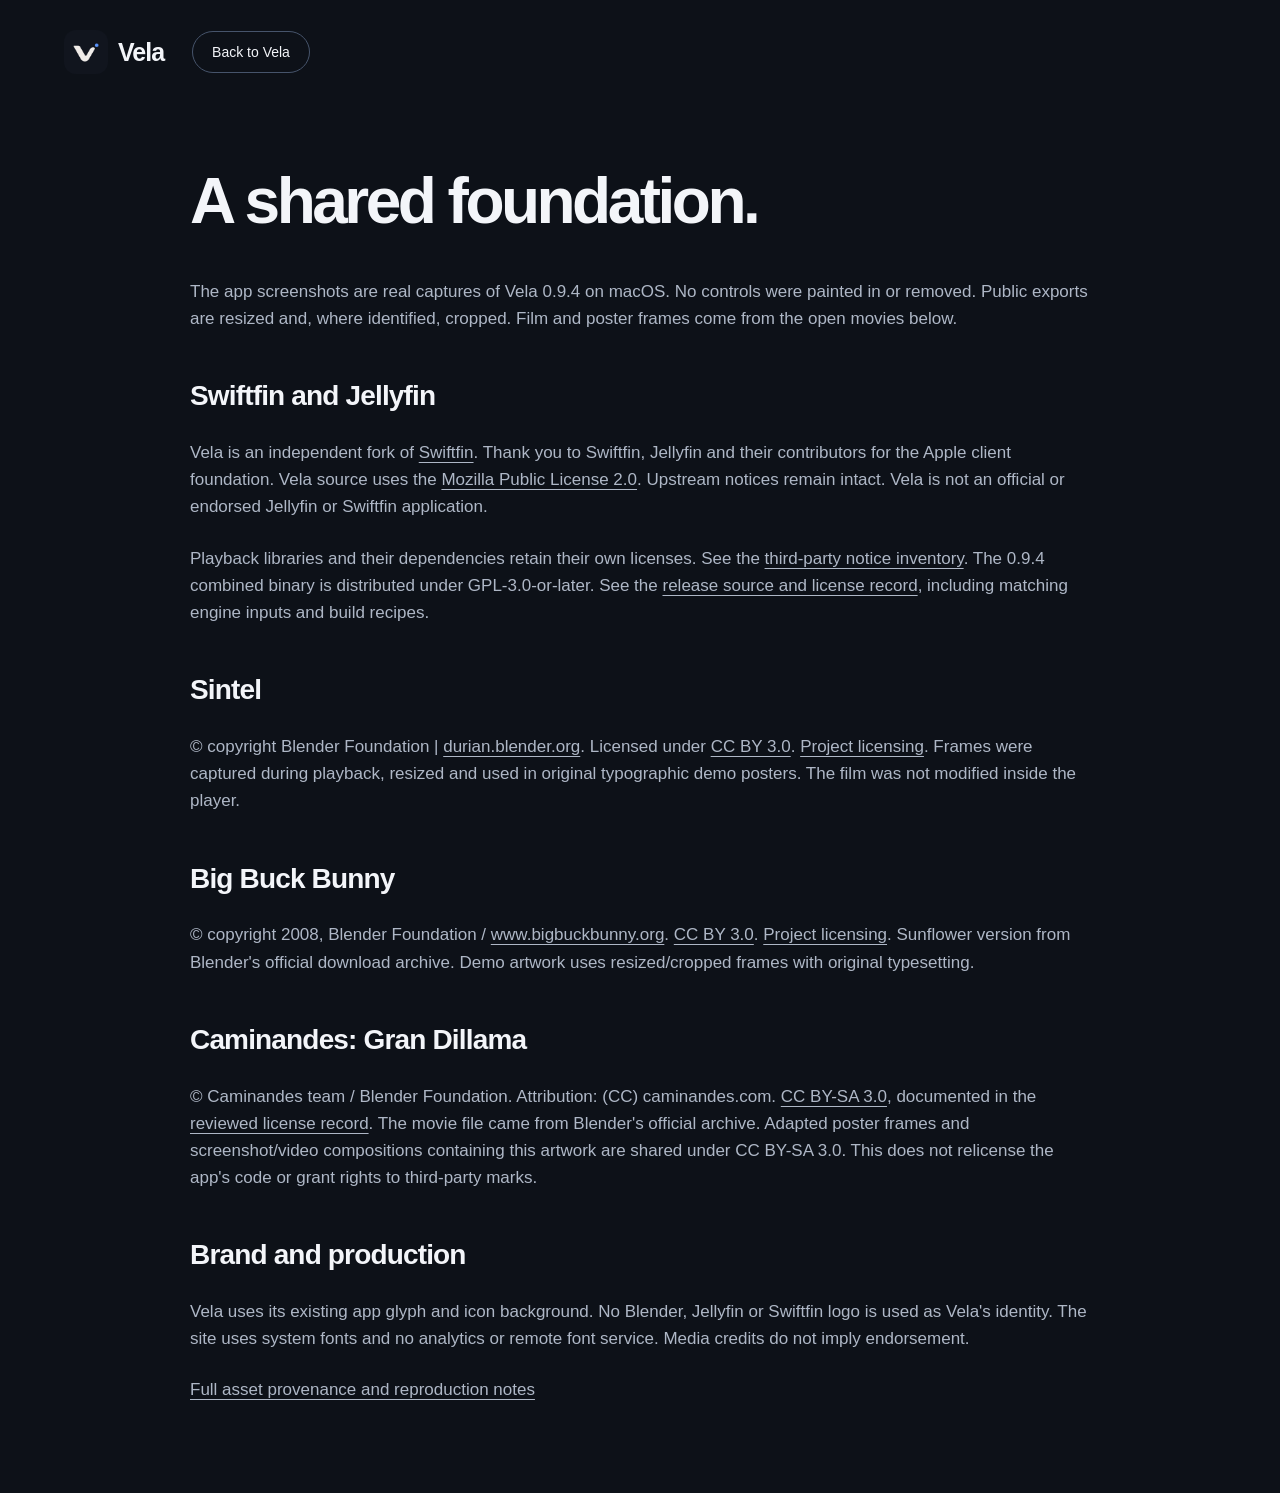
==== website/credits.html @ f343155b "Release Vela 0.9.4 with local playback, Mac DMG and project site [skip ci]" ====
<!doctype html><html lang="en"><head><meta charset="utf-8"><meta name="viewport" content="width=device-width, initial-scale=1"><title>Vela — Media and credits</title><meta name="description" content="Sources, film licenses and upstream acknowledgements for the Vela launch presentation."><link rel="icon" href="assets/vela-icon.png"><link rel="stylesheet" href="style.css"></head><body><header class="nav wrap"><a class="brand" href="./"><img src="assets/vela-icon.png" width="44" height="44" alt="">Vela</a><a class="nav-cta" href="./">Back to Vela</a></header><main class="wrap credit-page"><h1>A shared foundation.</h1><p>The app screenshots are real captures of Vela 0.9.4 on macOS. No controls were painted in or removed. Public exports are resized and, where identified, cropped. Film and poster frames come from the open movies below.</p><h2>Swiftfin and Jellyfin</h2><p>Vela is an independent fork of <a href="https://github.com/jellyfin/Swiftfin">Swiftfin</a>. Thank you to Swiftfin, Jellyfin and their contributors for the Apple client foundation. Vela source uses the <a href="https://github.com/ralleur/Vela/blob/vela/LICENSE.md">Mozilla Public License 2.0</a>. Upstream notices remain intact. Vela is not an official or endorsed Jellyfin or Swiftfin application.</p><p>Playback libraries and their dependencies retain their own licenses. See the <a href="https://github.com/ralleur/Vela/blob/vela/Shared/Resources/VelaThirdPartyNotices.txt">third-party notice inventory</a>. The 0.9.4 combined binary is distributed under GPL-3.0-or-later. See the <a href="https://github.com/ralleur/Vela/blob/vela-0.9.4/docs/release/README.md">release source and license record</a>, including matching engine inputs and build recipes.</p><h2>Sintel</h2><p>© copyright Blender Foundation | <a href="https://durian.blender.org/">durian.blender.org</a>. Licensed under <a href="https://creativecommons.org/licenses/by/3.0/">CC BY 3.0</a>. <a href="https://durian.blender.org/sharing/">Project licensing</a>. Frames were captured during playback, resized and used in original typographic demo posters. The film was not modified inside the player.</p><h2>Big Buck Bunny</h2><p>© copyright 2008, Blender Foundation / <a href="https://www.bigbuckbunny.org/">www.bigbuckbunny.org</a>. <a href="https://creativecommons.org/licenses/by/3.0/">CC BY 3.0</a>. <a href="https://peach.blender.org/about/">Project licensing</a>. Sunflower version from Blender's official download archive. Demo artwork uses resized/cropped frames with original typesetting.</p><h2>Caminandes: Gran Dillama</h2><p>© Caminandes team / Blender Foundation. Attribution: (CC) caminandes.com. <a href="https://creativecommons.org/licenses/by-sa/3.0/">CC BY-SA 3.0</a>, documented in the <a href="https://commons.wikimedia.org/wiki/File:Caminandes_-_Gran_Dillama_-_Blender_Foundation%27s_new_Open_Movie.webm">reviewed license record</a>. The movie file came from Blender's official archive. Adapted poster frames and screenshot/video compositions containing this artwork are shared under CC BY-SA 3.0. This does not relicense the app's code or grant rights to third-party marks.</p><h2>Brand and production</h2><p>Vela uses its existing app glyph and icon background. No Blender, Jellyfin or Swiftfin logo is used as Vela's identity. The site uses system fonts and no analytics or remote font service. Media credits do not imply endorsement.</p><p><a href="https://github.com/ralleur/Vela/blob/vela/marketing/sources-and-licenses.md">Full asset provenance and reproduction notes</a></p></main></body></html>
---- website/style.css ----
:root{color-scheme:dark;--bg:#0d1118;--panel:#151c27;--ink:#f3f5f9;--muted:#aeb7c6;--blue:#6c9fff;--line:#303947;font-family:-apple-system,BlinkMacSystemFont,"Segoe UI",sans-serif;font-synthesis:none}*{box-sizing:border-box}html{scroll-behavior:smooth;scroll-padding-top:32px}body{margin:0;background:var(--bg);color:var(--ink);font-size:18px;line-height:1.6}a{color:inherit;text-underline-offset:.25em}a:hover{color:var(--blue)}button,a{-webkit-tap-highlight-color:transparent}button{font:inherit}button:focus-visible,a:focus-visible{outline:3px solid var(--blue);outline-offset:6px;border-radius:4px}img{max-width:100%;height:auto;display:block}figure{margin:0}figcaption{color:var(--muted);font-size:13px;line-height:1.5;margin-top:16px}h1,h2,h3,p{margin-top:0}h1,h2{font-weight:650;letter-spacing:-.055em;line-height:1.03}h2{font-size:clamp(38px,5.1vw,70px);margin-bottom:28px}h3{font-size:19px;letter-spacing:-.02em;margin:0 0 8px}p{color:var(--muted);max-width:650px;margin-bottom:24px}strong{color:var(--ink);font-weight:600}.wrap{width:min(1366px,90%);margin-inline:auto}.skip{position:absolute;left:16px;top:-100px;padding:12px;background:var(--ink);color:var(--bg);z-index:20}.skip:focus{top:16px}.nav{display:flex;align-items:center;gap:28px;height:104px}.brand{display:flex;align-items:center;gap:10px;text-decoration:none;font-size:25px;font-weight:650;letter-spacing:-.04em}.brand img{border-radius:12px}.nav nav{margin-left:auto;display:flex;gap:30px;font-size:14px}.nav nav a{text-decoration:none;color:#bac3cf}.nav-cta{font-size:14px;text-decoration:none;border:1px solid #46546b;border-radius:30px;padding:9px 19px}.hero{text-align:center;padding-top:72px}.eyebrow{font-size:13px;font-weight:600;letter-spacing:.12em;text-transform:uppercase;color:var(--blue);margin-bottom:24px}.hero .eyebrow,.hero p{margin-inline:auto}.hero h1{font-size:clamp(72px,9.5vw,136px);margin:0 0 30px;line-height:.94;letter-spacing:-.065em}.blue{color:var(--blue)}.intro{font-size:clamp(19px,2vw,25px);line-height:1.5;letter-spacing:-.018em}.actions{display:flex;align-items:center;gap:28px;flex-wrap:wrap;margin:30px 0 16px}.hero .actions{justify-content:center}.button{display:inline-flex;background:#dce7ff;color:#111b2b;text-decoration:none;padding:13px 24px;border-radius:28px;font-size:15px;font-weight:650}.button:hover{background:white;color:#111b2b}.text-link{font-size:16px;font-weight:550}.micro{font-size:12px;color:#99a5b7}.hero-frame{margin-top:68px}.hero-frame img{width:100%;border-radius:14px;box-shadow:0 30px 100px #0008;border:1px solid #3b414b}.hero-frame figcaption{display:flex;justify-content:space-between;gap:20px;font-size:12px}.story{display:grid;grid-template-columns:1fr 2fr;gap:60px;padding:150px 0 115px}.section-label{font-size:13px;color:var(--blue);letter-spacing:.08em;text-transform:uppercase;padding-top:9px}.story-copy{max-width:720px}.story-copy p{font-size:21px}.moment{display:grid;grid-template-columns:.8fr 1.5fr;gap:80px;align-items:center;margin-bottom:130px}.moment h2{font-size:clamp(38px,4.4vw,58px)}.moment-copy p{font-size:18px}.moment-copy .detail,.detail{font-size:14px;color:var(--muted);line-height:1.7}.window-shot img{width:100%;border:1px solid #343a47;border-radius:12px}.library-moment{grid-template-columns:1.5fr .8fr}.library-moment .moment-copy{order:2}.library-moment .window-shot{order:1}.disappear{padding:105px 0;background:#080b10;text-align:center}.disappear h2{font-size:clamp(36px,5vw,66px)}.section-intro{margin:0 auto 34px}.state-switch{display:inline-flex;border:1px solid #394353;padding:4px;border-radius:40px;margin:4px auto 36px;gap:4px}.state-switch[hidden]{display:none}.state-switch button{border:0;border-radius:30px;background:transparent;color:#b5becc;padding:10px 20px;font-size:14px;cursor:pointer}.state-switch button[aria-pressed=true]{background:#e4ebf6;color:#182235}.comparison img{width:100%;border-radius:12px;border:1px solid #303643}.comfort{display:grid;grid-template-columns:1fr 2fr;gap:60px;padding:145px 0}.comfort-content>p{font-size:21px}.comfort-pair{display:grid;grid-template-columns:1.2fr .9fr;gap:40px;align-items:center;margin-top:50px}.comfort-pair img{border-radius:10px;border:1px solid var(--line)}.quiet-note>p:first-child{font-size:23px;line-height:1.4;letter-spacing:-.03em}.foundation{background:#171f2c;border-top:1px solid #273245;border-bottom:1px solid #273245;padding:105px 0}.foundation-grid{display:grid;grid-template-columns:1fr 2fr;gap:60px}.foundation p{max-width:660px}.affiliation{margin-top:35px}.free{padding:140px 0;text-align:center}.free img{margin:0 auto 25px;border-radius:23px}.free p{margin-inline:auto}.free h2{font-size:clamp(38px,5.8vw,80px)}.free>.eyebrow{margin-bottom:22px}.get{display:grid;grid-template-columns:1.25fr 1fr;gap:100px;padding:80px 0 110px;border-top:1px solid var(--line)}.get h2{font-size:64px}.get .detail{max-width:530px;margin-top:25px}.platforms{padding-top:40px}.platforms p{font-size:16px;margin-bottom:28px}.platforms a{font-size:14px}footer{border-top:1px solid var(--line);padding:38px 0 44px}.footer-top{display:flex;justify-content:space-between;align-items:center;gap:30px;margin-bottom:25px}.footer-top nav{display:flex;gap:28px;font-size:13px;flex-wrap:wrap}footer p{font-size:13px;max-width:880px}.credits{font-size:12px;color:#9da9bc}kbd{font:inherit;font-size:14px;border:1px solid #485065;border-radius:4px;padding:2px 5px}.credit-page{max-width:900px;padding:65px 0}.credit-page h1{font-size:64px}.credit-page h2{font-size:28px;letter-spacing:-.03em;margin-top:50px}.credit-page p,.credit-page li{font-size:17px}.credit-page p{max-width:100%}@media(max-width:1000px){.wrap{width:90%}.nav nav{gap:20px}.moment{gap:38px}.story,.comfort,.foundation-grid{grid-template-columns:1fr 2.5fr;gap:32px}.get{gap:60px}.comfort-pair{grid-template-columns:1fr}.hero{padding-top:48px}.hero-frame{margin-top:50px}}@media(max-width:700px){body{font-size:17px}.wrap{width:89%}.nav{height:80px;gap:14px}.nav nav a:not(:last-child){display:none}.nav nav{margin-left:auto}.brand{font-size:22px}.brand img{width:36px;height:36px}.nav-cta{padding:8px 14px;font-size:13px}.hero{padding-top:46px}.hero .eyebrow{font-size:11px;letter-spacing:.07em}.hero h1{font-size:clamp(64px,14vw,96px)}.hero .intro{font-size:19px}.hero .actions{gap:24px}.hero-frame{width:112.36%;margin-left:-6.18%;margin-top:45px}.hero-frame img{border-radius:0;border-left:0;border-right:0;min-height:270px;object-fit:cover;object-position:65% center}.hero-frame figcaption{display:block;padding:0 20px;font-size:11px}.hero-frame figcaption span{display:block;margin-top:4px}.story,.comfort,.foundation-grid{display:block}.story{padding:84px 0 65px}.section-label{margin-bottom:28px}.story-copy p,.comfort-content>p{font-size:18px}.moment,.library-moment{display:flex;flex-direction:column;gap:28px;align-items:stretch;margin-bottom:80px}.library-moment .moment-copy{order:0}.library-moment .window-shot{order:1}.moment-copy{max-width:520px}.window-shot picture img{max-height:540px;object-fit:contain;background:#1b1b1b}.window-shot figcaption{font-size:12px}.disappear{padding:74px 0}.disappear h2{font-size:38px}.state-switch button{padding:10px 14px;font-size:13px}.comparison figure{overflow:auto}.comparison img{max-width:none;width:820px;height:auto}.comparison figcaption{text-align:left;font-size:12px}.comfort{padding:80px 0}.comfort-pair{gap:26px}.comfort-pair figure{max-width:100%}.quiet-note{padding-top:5px}.foundation{padding:70px 0}.foundation h2{font-size:40px}.free{padding:85px 0}.free h2{font-size:42px}.free p{font-size:17px}.get{display:block;padding:65px 0}.get h2{font-size:54px}.platforms{border-top:1px solid var(--line);margin-top:42px;padding-top:32px}.footer-top{align-items:flex-start;flex-direction:column}.footer-top nav{gap:15px 24px}.credit-page h1{font-size:45px}}@media(prefers-reduced-motion:reduce){html{scroll-behavior:auto}*,*::before,*::after{animation:none!important;transition:none!important}}
details{margin-top:20px;font-size:14px;color:var(--muted)}summary{cursor:pointer;padding:8px 0}details[open] img{margin-top:14px}
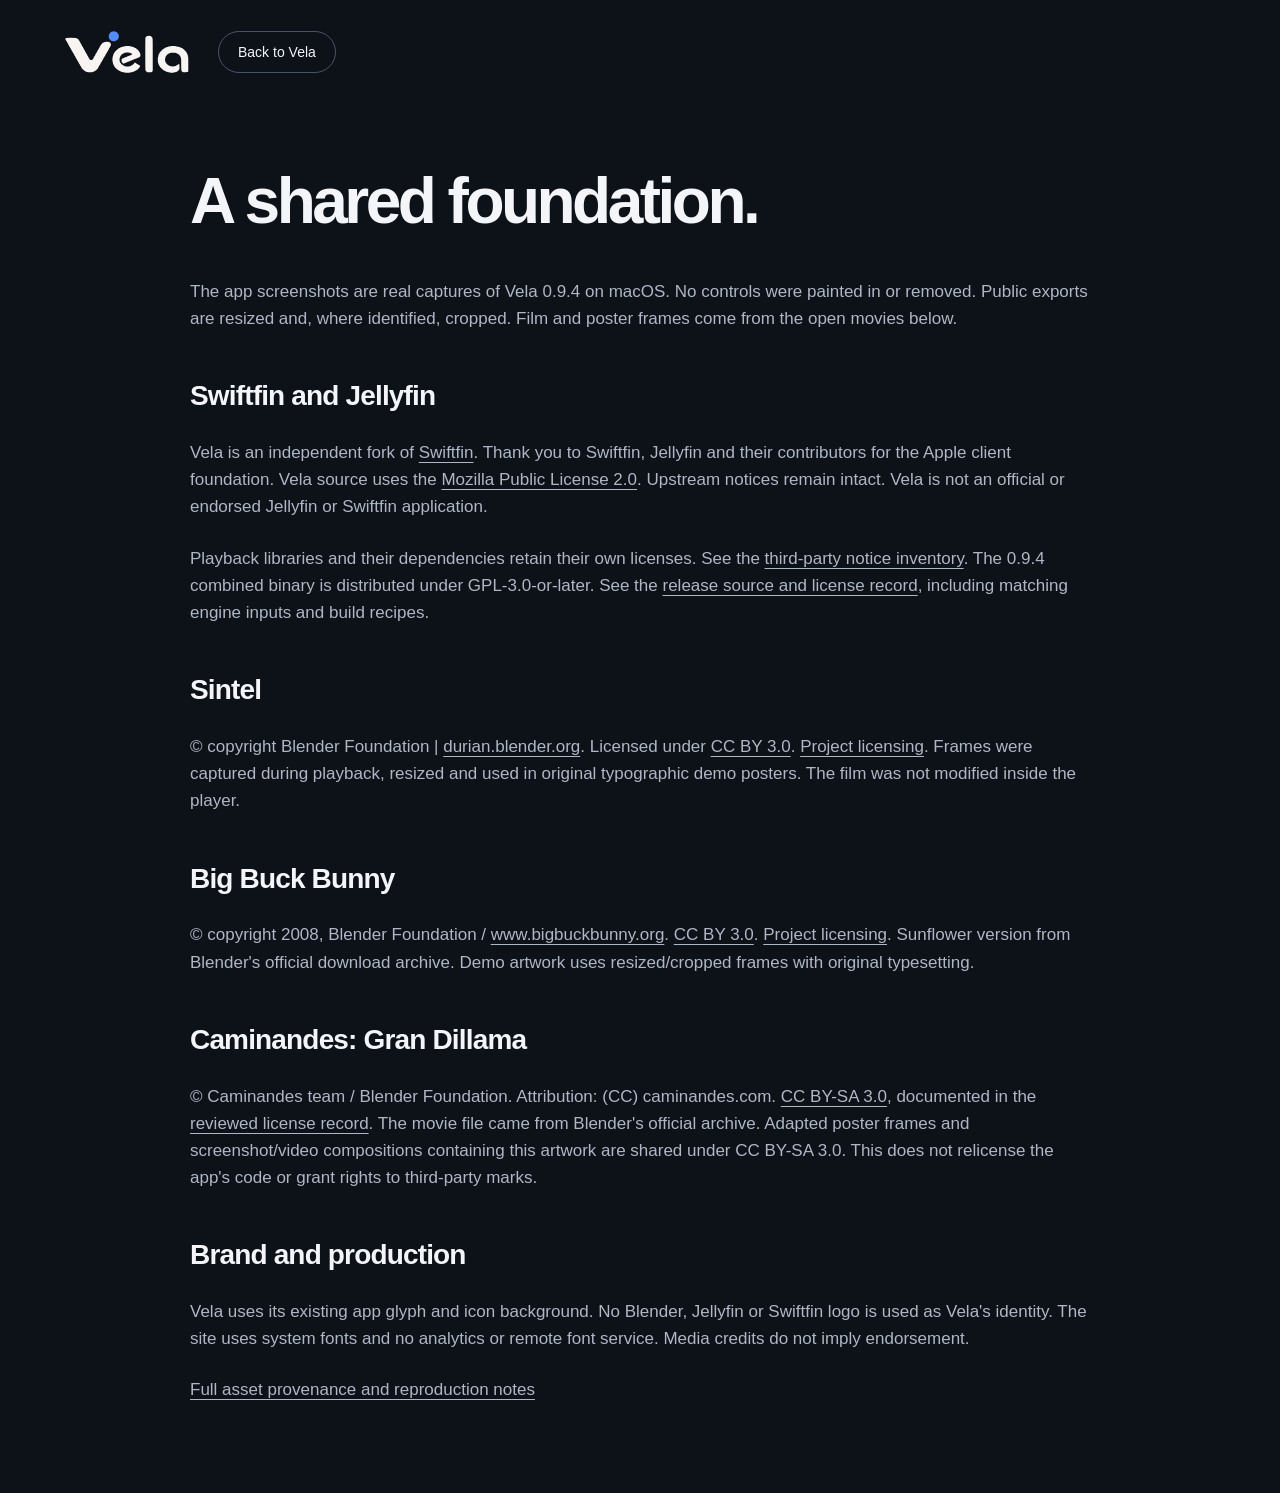
==== commit 539b2635: "Use the Vela wordmark in the project website navigation" ====
--- a/website/credits.html
+++ b/website/credits.html
@@ -1 +1 @@
-<!doctype html><html lang="en"><head><meta charset="utf-8"><meta name="viewport" content="width=device-width, initial-scale=1"><title>Vela — Media and credits</title><meta name="description" content="Sources, film licenses and upstream acknowledgements for the Vela launch presentation."><link rel="icon" href="assets/vela-icon.png"><link rel="stylesheet" href="style.css"></head><body><header class="nav wrap"><a class="brand" href="./"><img src="assets/vela-icon.png" width="44" height="44" alt="">Vela</a><a class="nav-cta" href="./">Back to Vela</a></header><main class="wrap credit-page"><h1>A shared foundation.</h1><p>The app screenshots are real captures of Vela 0.9.4 on macOS. No controls were painted in or removed. Public exports are resized and, where identified, cropped. Film and poster frames come from the open movies below.</p><h2>Swiftfin and Jellyfin</h2><p>Vela is an independent fork of <a href="https://github.com/jellyfin/Swiftfin">Swiftfin</a>. Thank you to Swiftfin, Jellyfin and their contributors for the Apple client foundation. Vela source uses the <a href="https://github.com/ralleur/Vela/blob/vela/LICENSE.md">Mozilla Public License 2.0</a>. Upstream notices remain intact. Vela is not an official or endorsed Jellyfin or Swiftfin application.</p><p>Playback libraries and their dependencies retain their own licenses. See the <a href="https://github.com/ralleur/Vela/blob/vela/Shared/Resources/VelaThirdPartyNotices.txt">third-party notice inventory</a>. The 0.9.4 combined binary is distributed under GPL-3.0-or-later. See the <a href="https://github.com/ralleur/Vela/blob/vela-0.9.4/docs/release/README.md">release source and license record</a>, including matching engine inputs and build recipes.</p><h2>Sintel</h2><p>© copyright Blender Foundation | <a href="https://durian.blender.org/">durian.blender.org</a>. Licensed under <a href="https://creativecommons.org/licenses/by/3.0/">CC BY 3.0</a>. <a href="https://durian.blender.org/sharing/">Project licensing</a>. Frames were captured during playback, resized and used in original typographic demo posters. The film was not modified inside the player.</p><h2>Big Buck Bunny</h2><p>© copyright 2008, Blender Foundation / <a href="https://www.bigbuckbunny.org/">www.bigbuckbunny.org</a>. <a href="https://creativecommons.org/licenses/by/3.0/">CC BY 3.0</a>. <a href="https://peach.blender.org/about/">Project licensing</a>. Sunflower version from Blender's official download archive. Demo artwork uses resized/cropped frames with original typesetting.</p><h2>Caminandes: Gran Dillama</h2><p>© Caminandes team / Blender Foundation. Attribution: (CC) caminandes.com. <a href="https://creativecommons.org/licenses/by-sa/3.0/">CC BY-SA 3.0</a>, documented in the <a href="https://commons.wikimedia.org/wiki/File:Caminandes_-_Gran_Dillama_-_Blender_Foundation%27s_new_Open_Movie.webm">reviewed license record</a>. The movie file came from Blender's official archive. Adapted poster frames and screenshot/video compositions containing this artwork are shared under CC BY-SA 3.0. This does not relicense the app's code or grant rights to third-party marks.</p><h2>Brand and production</h2><p>Vela uses its existing app glyph and icon background. No Blender, Jellyfin or Swiftfin logo is used as Vela's identity. The site uses system fonts and no analytics or remote font service. Media credits do not imply endorsement.</p><p><a href="https://github.com/ralleur/Vela/blob/vela/marketing/sources-and-licenses.md">Full asset provenance and reproduction notes</a></p></main></body></html>
+<!doctype html><html lang="en"><head><meta charset="utf-8"><meta name="viewport" content="width=device-width, initial-scale=1"><title>Vela — Media and credits</title><meta name="description" content="Sources, film licenses and upstream acknowledgements for the Vela launch presentation."><link rel="icon" href="assets/vela-icon.png"><link rel="stylesheet" href="style.css"></head><body><header class="nav wrap"><a class="brand" href="./" aria-label="Vela home"><img class="wordmark" src="assets/vela-wordmark.svg" width="372" height="130" alt="Vela"></a><a class="nav-cta" href="./">Back to Vela</a></header><main class="wrap credit-page"><h1>A shared foundation.</h1><p>The app screenshots are real captures of Vela 0.9.4 on macOS. No controls were painted in or removed. Public exports are resized and, where identified, cropped. Film and poster frames come from the open movies below.</p><h2>Swiftfin and Jellyfin</h2><p>Vela is an independent fork of <a href="https://github.com/jellyfin/Swiftfin">Swiftfin</a>. Thank you to Swiftfin, Jellyfin and their contributors for the Apple client foundation. Vela source uses the <a href="https://github.com/ralleur/Vela/blob/vela/LICENSE.md">Mozilla Public License 2.0</a>. Upstream notices remain intact. Vela is not an official or endorsed Jellyfin or Swiftfin application.</p><p>Playback libraries and their dependencies retain their own licenses. See the <a href="https://github.com/ralleur/Vela/blob/vela/Shared/Resources/VelaThirdPartyNotices.txt">third-party notice inventory</a>. The 0.9.4 combined binary is distributed under GPL-3.0-or-later. See the <a href="https://github.com/ralleur/Vela/blob/vela-0.9.4/docs/release/README.md">release source and license record</a>, including matching engine inputs and build recipes.</p><h2>Sintel</h2><p>© copyright Blender Foundation | <a href="https://durian.blender.org/">durian.blender.org</a>. Licensed under <a href="https://creativecommons.org/licenses/by/3.0/">CC BY 3.0</a>. <a href="https://durian.blender.org/sharing/">Project licensing</a>. Frames were captured during playback, resized and used in original typographic demo posters. The film was not modified inside the player.</p><h2>Big Buck Bunny</h2><p>© copyright 2008, Blender Foundation / <a href="https://www.bigbuckbunny.org/">www.bigbuckbunny.org</a>. <a href="https://creativecommons.org/licenses/by/3.0/">CC BY 3.0</a>. <a href="https://peach.blender.org/about/">Project licensing</a>. Sunflower version from Blender's official download archive. Demo artwork uses resized/cropped frames with original typesetting.</p><h2>Caminandes: Gran Dillama</h2><p>© Caminandes team / Blender Foundation. Attribution: (CC) caminandes.com. <a href="https://creativecommons.org/licenses/by-sa/3.0/">CC BY-SA 3.0</a>, documented in the <a href="https://commons.wikimedia.org/wiki/File:Caminandes_-_Gran_Dillama_-_Blender_Foundation%27s_new_Open_Movie.webm">reviewed license record</a>. The movie file came from Blender's official archive. Adapted poster frames and screenshot/video compositions containing this artwork are shared under CC BY-SA 3.0. This does not relicense the app's code or grant rights to third-party marks.</p><h2>Brand and production</h2><p>Vela uses its existing app glyph and icon background. No Blender, Jellyfin or Swiftfin logo is used as Vela's identity. The site uses system fonts and no analytics or remote font service. Media credits do not imply endorsement.</p><p><a href="https://github.com/ralleur/Vela/blob/vela/marketing/sources-and-licenses.md">Full asset provenance and reproduction notes</a></p></main></body></html>
--- a/website/style.css
+++ b/website/style.css
@@ -1,2 +1,2 @@
-:root{color-scheme:dark;--bg:#0d1118;--panel:#151c27;--ink:#f3f5f9;--muted:#aeb7c6;--blue:#6c9fff;--line:#303947;font-family:-apple-system,BlinkMacSystemFont,"Segoe UI",sans-serif;font-synthesis:none}*{box-sizing:border-box}html{scroll-behavior:smooth;scroll-padding-top:32px}body{margin:0;background:var(--bg);color:var(--ink);font-size:18px;line-height:1.6}a{color:inherit;text-underline-offset:.25em}a:hover{color:var(--blue)}button,a{-webkit-tap-highlight-color:transparent}button{font:inherit}button:focus-visible,a:focus-visible{outline:3px solid var(--blue);outline-offset:6px;border-radius:4px}img{max-width:100%;height:auto;display:block}figure{margin:0}figcaption{color:var(--muted);font-size:13px;line-height:1.5;margin-top:16px}h1,h2,h3,p{margin-top:0}h1,h2{font-weight:650;letter-spacing:-.055em;line-height:1.03}h2{font-size:clamp(38px,5.1vw,70px);margin-bottom:28px}h3{font-size:19px;letter-spacing:-.02em;margin:0 0 8px}p{color:var(--muted);max-width:650px;margin-bottom:24px}strong{color:var(--ink);font-weight:600}.wrap{width:min(1366px,90%);margin-inline:auto}.skip{position:absolute;left:16px;top:-100px;padding:12px;background:var(--ink);color:var(--bg);z-index:20}.skip:focus{top:16px}.nav{display:flex;align-items:center;gap:28px;height:104px}.brand{display:flex;align-items:center;gap:10px;text-decoration:none;font-size:25px;font-weight:650;letter-spacing:-.04em}.brand img{border-radius:12px}.nav nav{margin-left:auto;display:flex;gap:30px;font-size:14px}.nav nav a{text-decoration:none;color:#bac3cf}.nav-cta{font-size:14px;text-decoration:none;border:1px solid #46546b;border-radius:30px;padding:9px 19px}.hero{text-align:center;padding-top:72px}.eyebrow{font-size:13px;font-weight:600;letter-spacing:.12em;text-transform:uppercase;color:var(--blue);margin-bottom:24px}.hero .eyebrow,.hero p{margin-inline:auto}.hero h1{font-size:clamp(72px,9.5vw,136px);margin:0 0 30px;line-height:.94;letter-spacing:-.065em}.blue{color:var(--blue)}.intro{font-size:clamp(19px,2vw,25px);line-height:1.5;letter-spacing:-.018em}.actions{display:flex;align-items:center;gap:28px;flex-wrap:wrap;margin:30px 0 16px}.hero .actions{justify-content:center}.button{display:inline-flex;background:#dce7ff;color:#111b2b;text-decoration:none;padding:13px 24px;border-radius:28px;font-size:15px;font-weight:650}.button:hover{background:white;color:#111b2b}.text-link{font-size:16px;font-weight:550}.micro{font-size:12px;color:#99a5b7}.hero-frame{margin-top:68px}.hero-frame img{width:100%;border-radius:14px;box-shadow:0 30px 100px #0008;border:1px solid #3b414b}.hero-frame figcaption{display:flex;justify-content:space-between;gap:20px;font-size:12px}.story{display:grid;grid-template-columns:1fr 2fr;gap:60px;padding:150px 0 115px}.section-label{font-size:13px;color:var(--blue);letter-spacing:.08em;text-transform:uppercase;padding-top:9px}.story-copy{max-width:720px}.story-copy p{font-size:21px}.moment{display:grid;grid-template-columns:.8fr 1.5fr;gap:80px;align-items:center;margin-bottom:130px}.moment h2{font-size:clamp(38px,4.4vw,58px)}.moment-copy p{font-size:18px}.moment-copy .detail,.detail{font-size:14px;color:var(--muted);line-height:1.7}.window-shot img{width:100%;border:1px solid #343a47;border-radius:12px}.library-moment{grid-template-columns:1.5fr .8fr}.library-moment .moment-copy{order:2}.library-moment .window-shot{order:1}.disappear{padding:105px 0;background:#080b10;text-align:center}.disappear h2{font-size:clamp(36px,5vw,66px)}.section-intro{margin:0 auto 34px}.state-switch{display:inline-flex;border:1px solid #394353;padding:4px;border-radius:40px;margin:4px auto 36px;gap:4px}.state-switch[hidden]{display:none}.state-switch button{border:0;border-radius:30px;background:transparent;color:#b5becc;padding:10px 20px;font-size:14px;cursor:pointer}.state-switch button[aria-pressed=true]{background:#e4ebf6;color:#182235}.comparison img{width:100%;border-radius:12px;border:1px solid #303643}.comfort{display:grid;grid-template-columns:1fr 2fr;gap:60px;padding:145px 0}.comfort-content>p{font-size:21px}.comfort-pair{display:grid;grid-template-columns:1.2fr .9fr;gap:40px;align-items:center;margin-top:50px}.comfort-pair img{border-radius:10px;border:1px solid var(--line)}.quiet-note>p:first-child{font-size:23px;line-height:1.4;letter-spacing:-.03em}.foundation{background:#171f2c;border-top:1px solid #273245;border-bottom:1px solid #273245;padding:105px 0}.foundation-grid{display:grid;grid-template-columns:1fr 2fr;gap:60px}.foundation p{max-width:660px}.affiliation{margin-top:35px}.free{padding:140px 0;text-align:center}.free img{margin:0 auto 25px;border-radius:23px}.free p{margin-inline:auto}.free h2{font-size:clamp(38px,5.8vw,80px)}.free>.eyebrow{margin-bottom:22px}.get{display:grid;grid-template-columns:1.25fr 1fr;gap:100px;padding:80px 0 110px;border-top:1px solid var(--line)}.get h2{font-size:64px}.get .detail{max-width:530px;margin-top:25px}.platforms{padding-top:40px}.platforms p{font-size:16px;margin-bottom:28px}.platforms a{font-size:14px}footer{border-top:1px solid var(--line);padding:38px 0 44px}.footer-top{display:flex;justify-content:space-between;align-items:center;gap:30px;margin-bottom:25px}.footer-top nav{display:flex;gap:28px;font-size:13px;flex-wrap:wrap}footer p{font-size:13px;max-width:880px}.credits{font-size:12px;color:#9da9bc}kbd{font:inherit;font-size:14px;border:1px solid #485065;border-radius:4px;padding:2px 5px}.credit-page{max-width:900px;padding:65px 0}.credit-page h1{font-size:64px}.credit-page h2{font-size:28px;letter-spacing:-.03em;margin-top:50px}.credit-page p,.credit-page li{font-size:17px}.credit-page p{max-width:100%}@media(max-width:1000px){.wrap{width:90%}.nav nav{gap:20px}.moment{gap:38px}.story,.comfort,.foundation-grid{grid-template-columns:1fr 2.5fr;gap:32px}.get{gap:60px}.comfort-pair{grid-template-columns:1fr}.hero{padding-top:48px}.hero-frame{margin-top:50px}}@media(max-width:700px){body{font-size:17px}.wrap{width:89%}.nav{height:80px;gap:14px}.nav nav a:not(:last-child){display:none}.nav nav{margin-left:auto}.brand{font-size:22px}.brand img{width:36px;height:36px}.nav-cta{padding:8px 14px;font-size:13px}.hero{padding-top:46px}.hero .eyebrow{font-size:11px;letter-spacing:.07em}.hero h1{font-size:clamp(64px,14vw,96px)}.hero .intro{font-size:19px}.hero .actions{gap:24px}.hero-frame{width:112.36%;margin-left:-6.18%;margin-top:45px}.hero-frame img{border-radius:0;border-left:0;border-right:0;min-height:270px;object-fit:cover;object-position:65% center}.hero-frame figcaption{display:block;padding:0 20px;font-size:11px}.hero-frame figcaption span{display:block;margin-top:4px}.story,.comfort,.foundation-grid{display:block}.story{padding:84px 0 65px}.section-label{margin-bottom:28px}.story-copy p,.comfort-content>p{font-size:18px}.moment,.library-moment{display:flex;flex-direction:column;gap:28px;align-items:stretch;margin-bottom:80px}.library-moment .moment-copy{order:0}.library-moment .window-shot{order:1}.moment-copy{max-width:520px}.window-shot picture img{max-height:540px;object-fit:contain;background:#1b1b1b}.window-shot figcaption{font-size:12px}.disappear{padding:74px 0}.disappear h2{font-size:38px}.state-switch button{padding:10px 14px;font-size:13px}.comparison figure{overflow:auto}.comparison img{max-width:none;width:820px;height:auto}.comparison figcaption{text-align:left;font-size:12px}.comfort{padding:80px 0}.comfort-pair{gap:26px}.comfort-pair figure{max-width:100%}.quiet-note{padding-top:5px}.foundation{padding:70px 0}.foundation h2{font-size:40px}.free{padding:85px 0}.free h2{font-size:42px}.free p{font-size:17px}.get{display:block;padding:65px 0}.get h2{font-size:54px}.platforms{border-top:1px solid var(--line);margin-top:42px;padding-top:32px}.footer-top{align-items:flex-start;flex-direction:column}.footer-top nav{gap:15px 24px}.credit-page h1{font-size:45px}}@media(prefers-reduced-motion:reduce){html{scroll-behavior:auto}*,*::before,*::after{animation:none!important;transition:none!important}}
+:root{color-scheme:dark;--bg:#0d1118;--panel:#151c27;--ink:#f3f5f9;--muted:#aeb7c6;--blue:#6c9fff;--line:#303947;font-family:-apple-system,BlinkMacSystemFont,"Segoe UI",sans-serif;font-synthesis:none}*{box-sizing:border-box}html{scroll-behavior:smooth;scroll-padding-top:32px}body{margin:0;background:var(--bg);color:var(--ink);font-size:18px;line-height:1.6}a{color:inherit;text-underline-offset:.25em}a:hover{color:var(--blue)}button,a{-webkit-tap-highlight-color:transparent}button{font:inherit}button:focus-visible,a:focus-visible{outline:3px solid var(--blue);outline-offset:6px;border-radius:4px}img{max-width:100%;height:auto;display:block}figure{margin:0}figcaption{color:var(--muted);font-size:13px;line-height:1.5;margin-top:16px}h1,h2,h3,p{margin-top:0}h1,h2{font-weight:650;letter-spacing:-.055em;line-height:1.03}h2{font-size:clamp(38px,5.1vw,70px);margin-bottom:28px}h3{font-size:19px;letter-spacing:-.02em;margin:0 0 8px}p{color:var(--muted);max-width:650px;margin-bottom:24px}strong{color:var(--ink);font-weight:600}.wrap{width:min(1366px,90%);margin-inline:auto}.skip{position:absolute;left:16px;top:-100px;padding:12px;background:var(--ink);color:var(--bg);z-index:20}.skip:focus{top:16px}.nav{display:flex;align-items:center;gap:28px;height:104px}.brand{display:flex;align-items:center;gap:10px;text-decoration:none;font-size:25px;font-weight:650;letter-spacing:-.04em}.brand .wordmark{width:126px;height:auto;border-radius:0;flex-shrink:0}.nav nav{margin-left:auto;display:flex;gap:30px;font-size:14px}.nav nav a{text-decoration:none;color:#bac3cf}.nav-cta{font-size:14px;text-decoration:none;border:1px solid #46546b;border-radius:30px;padding:9px 19px}.hero{text-align:center;padding-top:72px}.eyebrow{font-size:13px;font-weight:600;letter-spacing:.12em;text-transform:uppercase;color:var(--blue);margin-bottom:24px}.hero .eyebrow,.hero p{margin-inline:auto}.hero h1{font-size:clamp(72px,9.5vw,136px);margin:0 0 30px;line-height:.94;letter-spacing:-.065em}.blue{color:var(--blue)}.intro{font-size:clamp(19px,2vw,25px);line-height:1.5;letter-spacing:-.018em}.actions{display:flex;align-items:center;gap:28px;flex-wrap:wrap;margin:30px 0 16px}.hero .actions{justify-content:center}.button{display:inline-flex;background:#dce7ff;color:#111b2b;text-decoration:none;padding:13px 24px;border-radius:28px;font-size:15px;font-weight:650}.button:hover{background:white;color:#111b2b}.text-link{font-size:16px;font-weight:550}.micro{font-size:12px;color:#99a5b7}.hero-frame{margin-top:68px}.hero-frame img{width:100%;border-radius:14px;box-shadow:0 30px 100px #0008;border:1px solid #3b414b}.hero-frame figcaption{display:flex;justify-content:space-between;gap:20px;font-size:12px}.story{display:grid;grid-template-columns:1fr 2fr;gap:60px;padding:150px 0 115px}.section-label{font-size:13px;color:var(--blue);letter-spacing:.08em;text-transform:uppercase;padding-top:9px}.story-copy{max-width:720px}.story-copy p{font-size:21px}.moment{display:grid;grid-template-columns:.8fr 1.5fr;gap:80px;align-items:center;margin-bottom:130px}.moment h2{font-size:clamp(38px,4.4vw,58px)}.moment-copy p{font-size:18px}.moment-copy .detail,.detail{font-size:14px;color:var(--muted);line-height:1.7}.window-shot img{width:100%;border:1px solid #343a47;border-radius:12px}.library-moment{grid-template-columns:1.5fr .8fr}.library-moment .moment-copy{order:2}.library-moment .window-shot{order:1}.disappear{padding:105px 0;background:#080b10;text-align:center}.disappear h2{font-size:clamp(36px,5vw,66px)}.section-intro{margin:0 auto 34px}.state-switch{display:inline-flex;border:1px solid #394353;padding:4px;border-radius:40px;margin:4px auto 36px;gap:4px}.state-switch[hidden]{display:none}.state-switch button{border:0;border-radius:30px;background:transparent;color:#b5becc;padding:10px 20px;font-size:14px;cursor:pointer}.state-switch button[aria-pressed=true]{background:#e4ebf6;color:#182235}.comparison img{width:100%;border-radius:12px;border:1px solid #303643}.comfort{display:grid;grid-template-columns:1fr 2fr;gap:60px;padding:145px 0}.comfort-content>p{font-size:21px}.comfort-pair{display:grid;grid-template-columns:1.2fr .9fr;gap:40px;align-items:center;margin-top:50px}.comfort-pair img{border-radius:10px;border:1px solid var(--line)}.quiet-note>p:first-child{font-size:23px;line-height:1.4;letter-spacing:-.03em}.foundation{background:#171f2c;border-top:1px solid #273245;border-bottom:1px solid #273245;padding:105px 0}.foundation-grid{display:grid;grid-template-columns:1fr 2fr;gap:60px}.foundation p{max-width:660px}.affiliation{margin-top:35px}.free{padding:140px 0;text-align:center}.free img{margin:0 auto 25px;border-radius:23px}.free p{margin-inline:auto}.free h2{font-size:clamp(38px,5.8vw,80px)}.free>.eyebrow{margin-bottom:22px}.get{display:grid;grid-template-columns:1.25fr 1fr;gap:100px;padding:80px 0 110px;border-top:1px solid var(--line)}.get h2{font-size:64px}.get .detail{max-width:530px;margin-top:25px}.platforms{padding-top:40px}.platforms p{font-size:16px;margin-bottom:28px}.platforms a{font-size:14px}footer{border-top:1px solid var(--line);padding:38px 0 44px}.footer-top{display:flex;justify-content:space-between;align-items:center;gap:30px;margin-bottom:25px}.footer-top nav{display:flex;gap:28px;font-size:13px;flex-wrap:wrap}footer p{font-size:13px;max-width:880px}.credits{font-size:12px;color:#9da9bc}kbd{font:inherit;font-size:14px;border:1px solid #485065;border-radius:4px;padding:2px 5px}.credit-page{max-width:900px;padding:65px 0}.credit-page h1{font-size:64px}.credit-page h2{font-size:28px;letter-spacing:-.03em;margin-top:50px}.credit-page p,.credit-page li{font-size:17px}.credit-page p{max-width:100%}@media(max-width:1000px){.wrap{width:90%}.nav nav{gap:20px}.moment{gap:38px}.story,.comfort,.foundation-grid{grid-template-columns:1fr 2.5fr;gap:32px}.get{gap:60px}.comfort-pair{grid-template-columns:1fr}.hero{padding-top:48px}.hero-frame{margin-top:50px}}@media(max-width:700px){body{font-size:17px}.wrap{width:89%}.nav{height:80px;gap:14px}.nav nav a:not(:last-child){display:none}.nav nav{margin-left:auto}.brand{font-size:22px}.brand .wordmark{width:108px;height:auto}.nav-cta{padding:8px 14px;font-size:13px}.hero{padding-top:46px}.hero .eyebrow{font-size:11px;letter-spacing:.07em}.hero h1{font-size:clamp(64px,14vw,96px)}.hero .intro{font-size:19px}.hero .actions{gap:24px}.hero-frame{width:112.36%;margin-left:-6.18%;margin-top:45px}.hero-frame img{border-radius:0;border-left:0;border-right:0;min-height:270px;object-fit:cover;object-position:65% center}.hero-frame figcaption{display:block;padding:0 20px;font-size:11px}.hero-frame figcaption span{display:block;margin-top:4px}.story,.comfort,.foundation-grid{display:block}.story{padding:84px 0 65px}.section-label{margin-bottom:28px}.story-copy p,.comfort-content>p{font-size:18px}.moment,.library-moment{display:flex;flex-direction:column;gap:28px;align-items:stretch;margin-bottom:80px}.library-moment .moment-copy{order:0}.library-moment .window-shot{order:1}.moment-copy{max-width:520px}.window-shot picture img{max-height:540px;object-fit:contain;background:#1b1b1b}.window-shot figcaption{font-size:12px}.disappear{padding:74px 0}.disappear h2{font-size:38px}.state-switch button{padding:10px 14px;font-size:13px}.comparison figure{overflow:auto}.comparison img{max-width:none;width:820px;height:auto}.comparison figcaption{text-align:left;font-size:12px}.comfort{padding:80px 0}.comfort-pair{gap:26px}.comfort-pair figure{max-width:100%}.quiet-note{padding-top:5px}.foundation{padding:70px 0}.foundation h2{font-size:40px}.free{padding:85px 0}.free h2{font-size:42px}.free p{font-size:17px}.get{display:block;padding:65px 0}.get h2{font-size:54px}.platforms{border-top:1px solid var(--line);margin-top:42px;padding-top:32px}.footer-top{align-items:flex-start;flex-direction:column}.footer-top nav{gap:15px 24px}.credit-page h1{font-size:45px}}@media(prefers-reduced-motion:reduce){html{scroll-behavior:auto}*,*::before,*::after{animation:none!important;transition:none!important}}
 details{margin-top:20px;font-size:14px;color:var(--muted)}summary{cursor:pointer;padding:8px 0}details[open] img{margin-top:14px}
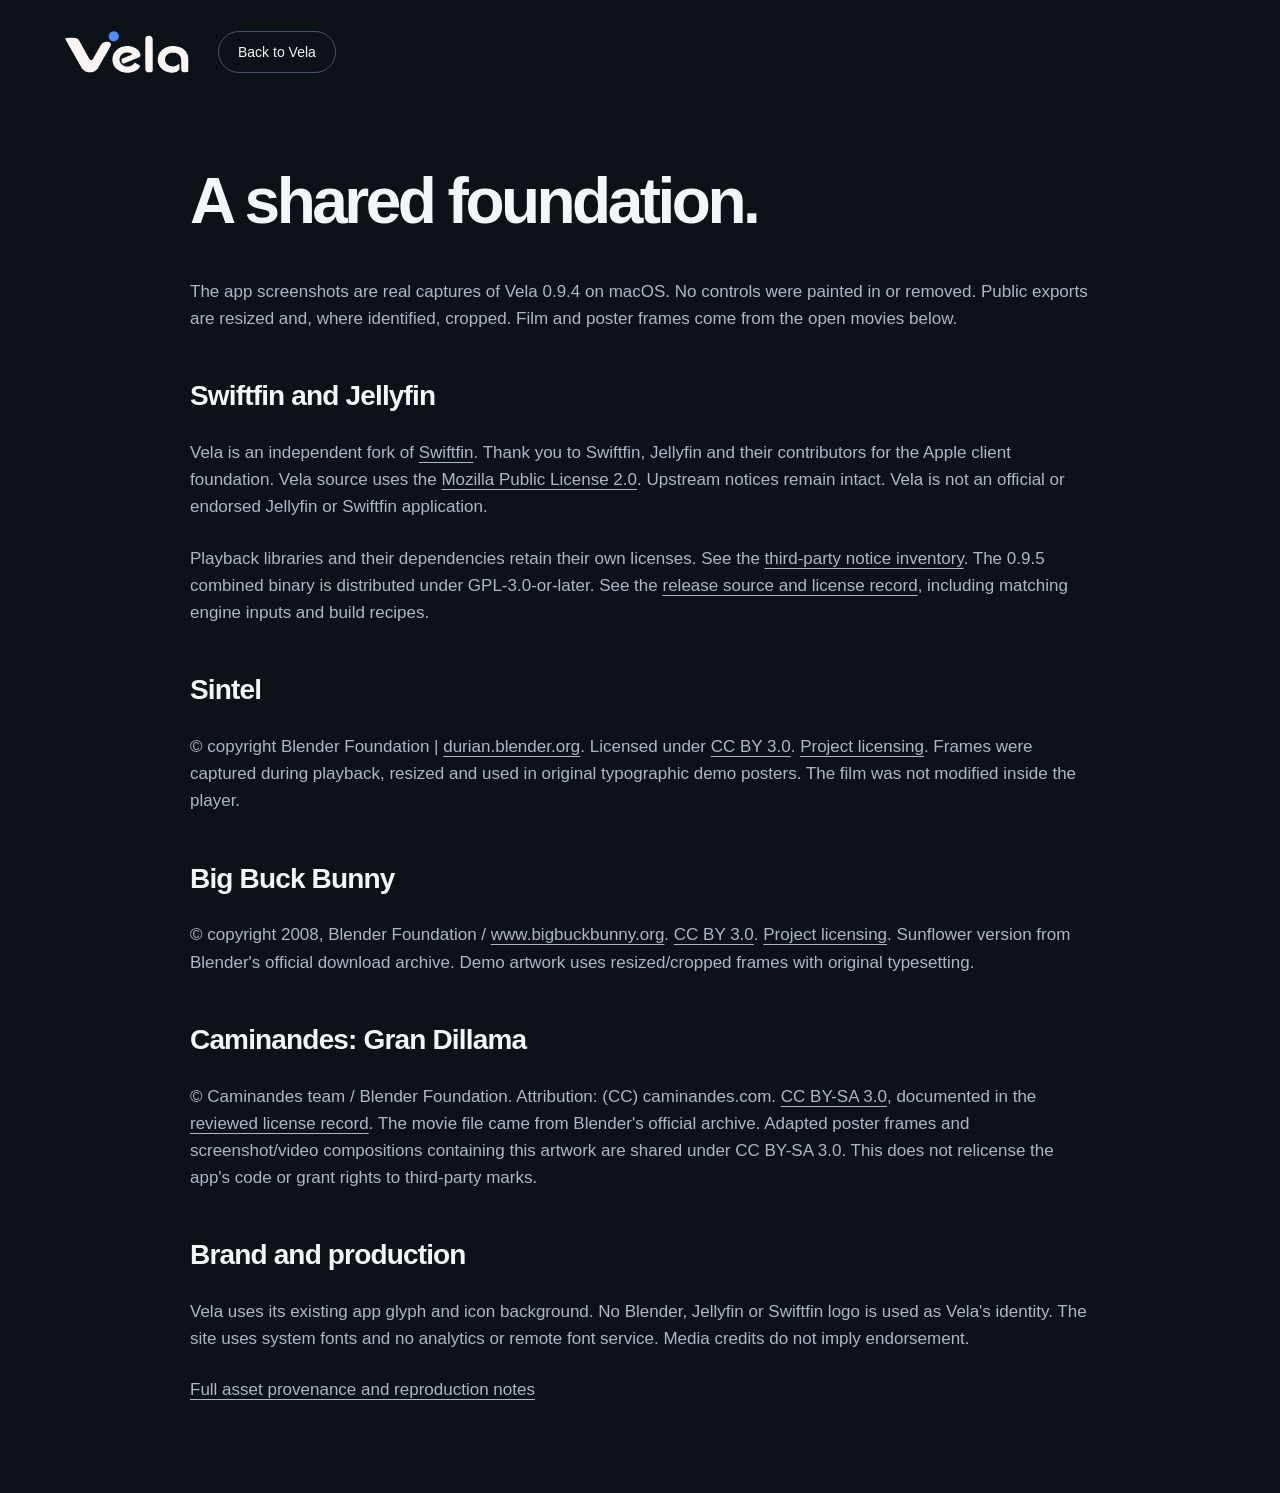
==== commit 7dd6c89f: "Release Vela 0.9.5 with matching Mac presets and tvOS prompt fixes" ====
--- a/website/credits.html
+++ b/website/credits.html
@@ -1 +1 @@
-<!doctype html><html lang="en"><head><meta charset="utf-8"><meta name="viewport" content="width=device-width, initial-scale=1"><title>Vela — Media and credits</title><meta name="description" content="Sources, film licenses and upstream acknowledgements for the Vela launch presentation."><link rel="icon" href="assets/vela-icon.png"><link rel="stylesheet" href="style.css"></head><body><header class="nav wrap"><a class="brand" href="./" aria-label="Vela home"><img class="wordmark" src="assets/vela-wordmark.svg" width="372" height="130" alt="Vela"></a><a class="nav-cta" href="./">Back to Vela</a></header><main class="wrap credit-page"><h1>A shared foundation.</h1><p>The app screenshots are real captures of Vela 0.9.4 on macOS. No controls were painted in or removed. Public exports are resized and, where identified, cropped. Film and poster frames come from the open movies below.</p><h2>Swiftfin and Jellyfin</h2><p>Vela is an independent fork of <a href="https://github.com/jellyfin/Swiftfin">Swiftfin</a>. Thank you to Swiftfin, Jellyfin and their contributors for the Apple client foundation. Vela source uses the <a href="https://github.com/ralleur/Vela/blob/vela/LICENSE.md">Mozilla Public License 2.0</a>. Upstream notices remain intact. Vela is not an official or endorsed Jellyfin or Swiftfin application.</p><p>Playback libraries and their dependencies retain their own licenses. See the <a href="https://github.com/ralleur/Vela/blob/vela/Shared/Resources/VelaThirdPartyNotices.txt">third-party notice inventory</a>. The 0.9.4 combined binary is distributed under GPL-3.0-or-later. See the <a href="https://github.com/ralleur/Vela/blob/vela-0.9.4/docs/release/README.md">release source and license record</a>, including matching engine inputs and build recipes.</p><h2>Sintel</h2><p>© copyright Blender Foundation | <a href="https://durian.blender.org/">durian.blender.org</a>. Licensed under <a href="https://creativecommons.org/licenses/by/3.0/">CC BY 3.0</a>. <a href="https://durian.blender.org/sharing/">Project licensing</a>. Frames were captured during playback, resized and used in original typographic demo posters. The film was not modified inside the player.</p><h2>Big Buck Bunny</h2><p>© copyright 2008, Blender Foundation / <a href="https://www.bigbuckbunny.org/">www.bigbuckbunny.org</a>. <a href="https://creativecommons.org/licenses/by/3.0/">CC BY 3.0</a>. <a href="https://peach.blender.org/about/">Project licensing</a>. Sunflower version from Blender's official download archive. Demo artwork uses resized/cropped frames with original typesetting.</p><h2>Caminandes: Gran Dillama</h2><p>© Caminandes team / Blender Foundation. Attribution: (CC) caminandes.com. <a href="https://creativecommons.org/licenses/by-sa/3.0/">CC BY-SA 3.0</a>, documented in the <a href="https://commons.wikimedia.org/wiki/File:Caminandes_-_Gran_Dillama_-_Blender_Foundation%27s_new_Open_Movie.webm">reviewed license record</a>. The movie file came from Blender's official archive. Adapted poster frames and screenshot/video compositions containing this artwork are shared under CC BY-SA 3.0. This does not relicense the app's code or grant rights to third-party marks.</p><h2>Brand and production</h2><p>Vela uses its existing app glyph and icon background. No Blender, Jellyfin or Swiftfin logo is used as Vela's identity. The site uses system fonts and no analytics or remote font service. Media credits do not imply endorsement.</p><p><a href="https://github.com/ralleur/Vela/blob/vela/marketing/sources-and-licenses.md">Full asset provenance and reproduction notes</a></p></main></body></html>
+<!doctype html><html lang="en"><head><meta charset="utf-8"><meta name="viewport" content="width=device-width, initial-scale=1"><title>Vela — Media and credits</title><meta name="description" content="Sources, film licenses and upstream acknowledgements for the Vela launch presentation."><link rel="icon" href="assets/vela-icon.png"><link rel="stylesheet" href="style.css"></head><body><header class="nav wrap"><a class="brand" href="./" aria-label="Vela home"><img class="wordmark" src="assets/vela-wordmark.svg" width="372" height="130" alt="Vela"></a><a class="nav-cta" href="./">Back to Vela</a></header><main class="wrap credit-page"><h1>A shared foundation.</h1><p>The app screenshots are real captures of Vela 0.9.4 on macOS. No controls were painted in or removed. Public exports are resized and, where identified, cropped. Film and poster frames come from the open movies below.</p><h2>Swiftfin and Jellyfin</h2><p>Vela is an independent fork of <a href="https://github.com/jellyfin/Swiftfin">Swiftfin</a>. Thank you to Swiftfin, Jellyfin and their contributors for the Apple client foundation. Vela source uses the <a href="https://github.com/ralleur/Vela/blob/vela/LICENSE.md">Mozilla Public License 2.0</a>. Upstream notices remain intact. Vela is not an official or endorsed Jellyfin or Swiftfin application.</p><p>Playback libraries and their dependencies retain their own licenses. See the <a href="https://github.com/ralleur/Vela/blob/vela/Shared/Resources/VelaThirdPartyNotices.txt">third-party notice inventory</a>. The 0.9.5 combined binary is distributed under GPL-3.0-or-later. See the <a href="https://github.com/ralleur/Vela/blob/vela-0.9.5/docs/release/README.md">release source and license record</a>, including matching engine inputs and build recipes.</p><h2>Sintel</h2><p>© copyright Blender Foundation | <a href="https://durian.blender.org/">durian.blender.org</a>. Licensed under <a href="https://creativecommons.org/licenses/by/3.0/">CC BY 3.0</a>. <a href="https://durian.blender.org/sharing/">Project licensing</a>. Frames were captured during playback, resized and used in original typographic demo posters. The film was not modified inside the player.</p><h2>Big Buck Bunny</h2><p>© copyright 2008, Blender Foundation / <a href="https://www.bigbuckbunny.org/">www.bigbuckbunny.org</a>. <a href="https://creativecommons.org/licenses/by/3.0/">CC BY 3.0</a>. <a href="https://peach.blender.org/about/">Project licensing</a>. Sunflower version from Blender's official download archive. Demo artwork uses resized/cropped frames with original typesetting.</p><h2>Caminandes: Gran Dillama</h2><p>© Caminandes team / Blender Foundation. Attribution: (CC) caminandes.com. <a href="https://creativecommons.org/licenses/by-sa/3.0/">CC BY-SA 3.0</a>, documented in the <a href="https://commons.wikimedia.org/wiki/File:Caminandes_-_Gran_Dillama_-_Blender_Foundation%27s_new_Open_Movie.webm">reviewed license record</a>. The movie file came from Blender's official archive. Adapted poster frames and screenshot/video compositions containing this artwork are shared under CC BY-SA 3.0. This does not relicense the app's code or grant rights to third-party marks.</p><h2>Brand and production</h2><p>Vela uses its existing app glyph and icon background. No Blender, Jellyfin or Swiftfin logo is used as Vela's identity. The site uses system fonts and no analytics or remote font service. Media credits do not imply endorsement.</p><p><a href="https://github.com/ralleur/Vela/blob/vela/marketing/sources-and-licenses.md">Full asset provenance and reproduction notes</a></p></main></body></html>
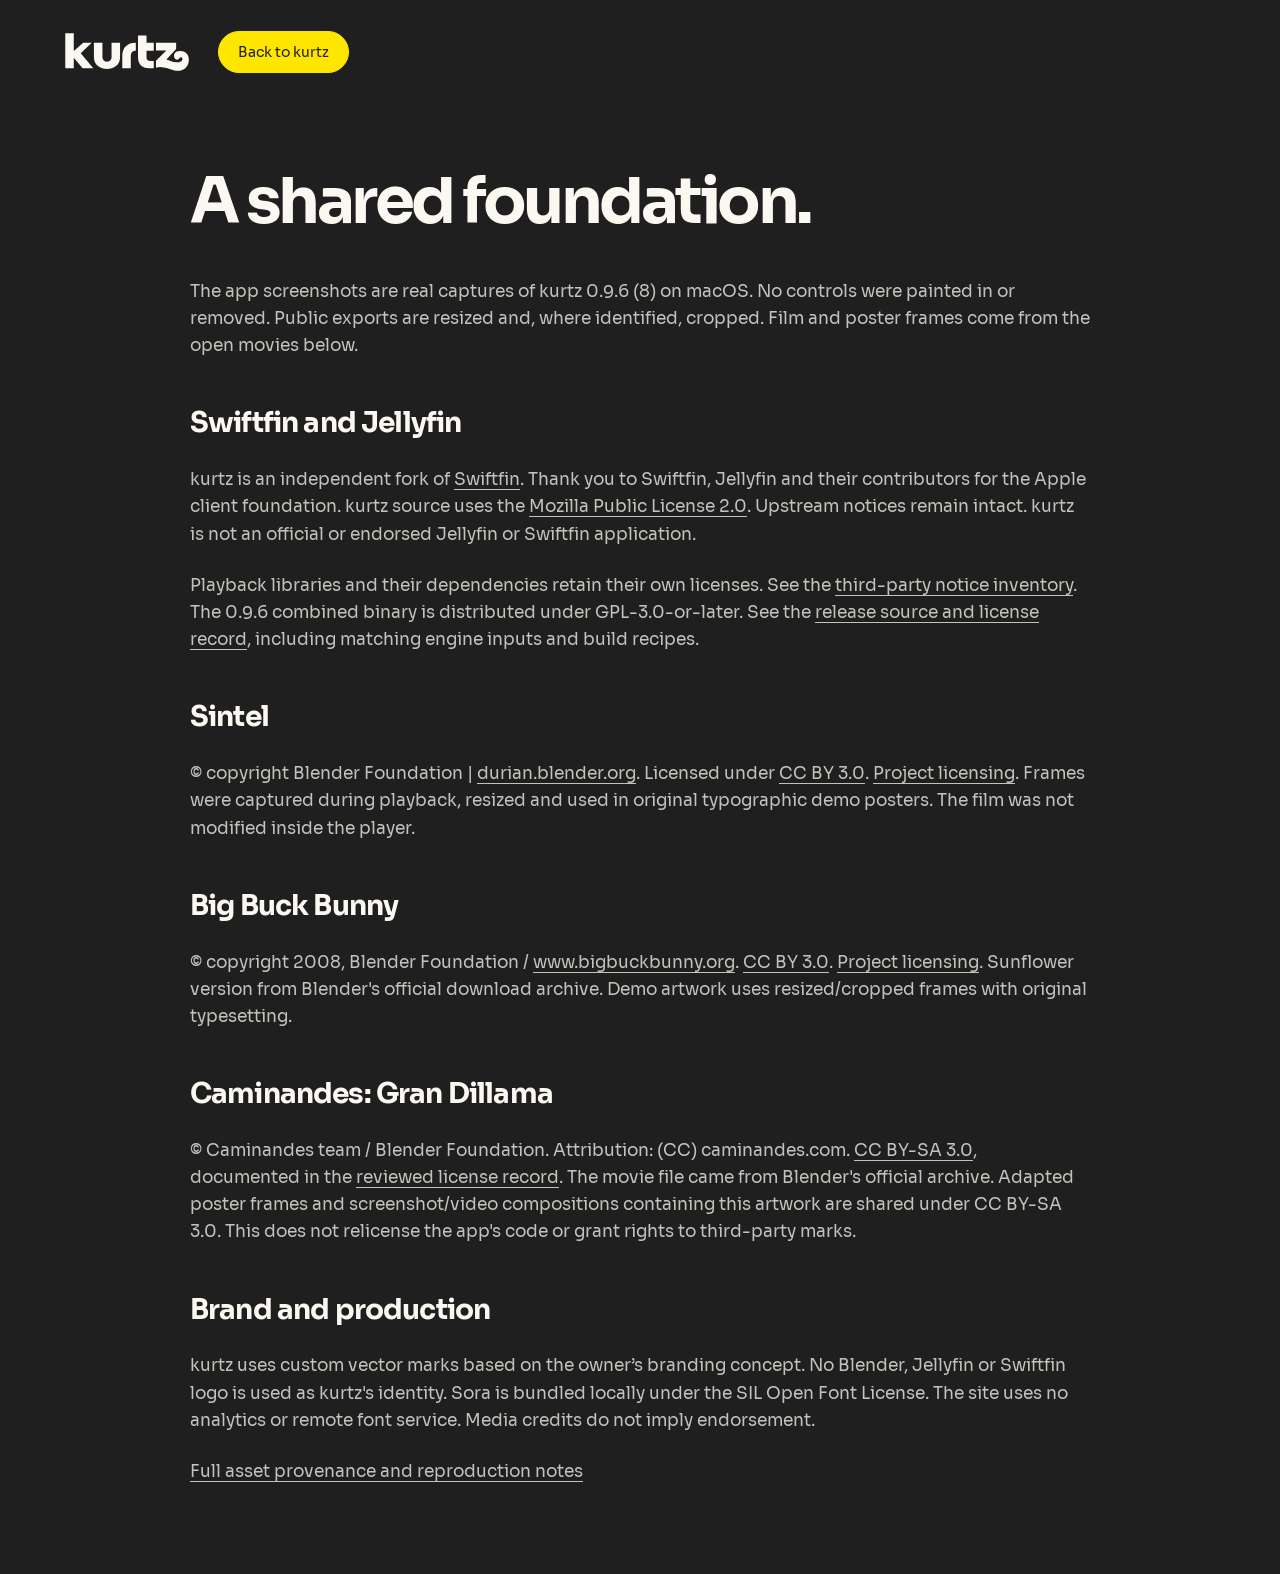
==== commit d93de23b: "Rebrand Vela as kurtz across Apple apps and distribution Apply the owner’s curled wordmark, Sora and" ====
--- a/website/credits.html
+++ b/website/credits.html
@@ -1 +1 @@
-<!doctype html><html lang="en"><head><meta charset="utf-8"><meta name="viewport" content="width=device-width, initial-scale=1"><title>Vela — Media and credits</title><meta name="description" content="Sources, film licenses and upstream acknowledgements for the Vela launch presentation."><link rel="icon" href="assets/vela-icon.png"><link rel="stylesheet" href="style.css"></head><body><header class="nav wrap"><a class="brand" href="./" aria-label="Vela home"><img class="wordmark" src="assets/vela-wordmark.svg" width="372" height="130" alt="Vela"></a><a class="nav-cta" href="./">Back to Vela</a></header><main class="wrap credit-page"><h1>A shared foundation.</h1><p>The app screenshots are real captures of Vela 0.9.4 on macOS. No controls were painted in or removed. Public exports are resized and, where identified, cropped. Film and poster frames come from the open movies below.</p><h2>Swiftfin and Jellyfin</h2><p>Vela is an independent fork of <a href="https://github.com/jellyfin/Swiftfin">Swiftfin</a>. Thank you to Swiftfin, Jellyfin and their contributors for the Apple client foundation. Vela source uses the <a href="https://github.com/ralleur/Vela/blob/vela/LICENSE.md">Mozilla Public License 2.0</a>. Upstream notices remain intact. Vela is not an official or endorsed Jellyfin or Swiftfin application.</p><p>Playback libraries and their dependencies retain their own licenses. See the <a href="https://github.com/ralleur/Vela/blob/vela/Shared/Resources/VelaThirdPartyNotices.txt">third-party notice inventory</a>. The 0.9.5 combined binary is distributed under GPL-3.0-or-later. See the <a href="https://github.com/ralleur/Vela/blob/vela-0.9.5/docs/release/README.md">release source and license record</a>, including matching engine inputs and build recipes.</p><h2>Sintel</h2><p>© copyright Blender Foundation | <a href="https://durian.blender.org/">durian.blender.org</a>. Licensed under <a href="https://creativecommons.org/licenses/by/3.0/">CC BY 3.0</a>. <a href="https://durian.blender.org/sharing/">Project licensing</a>. Frames were captured during playback, resized and used in original typographic demo posters. The film was not modified inside the player.</p><h2>Big Buck Bunny</h2><p>© copyright 2008, Blender Foundation / <a href="https://www.bigbuckbunny.org/">www.bigbuckbunny.org</a>. <a href="https://creativecommons.org/licenses/by/3.0/">CC BY 3.0</a>. <a href="https://peach.blender.org/about/">Project licensing</a>. Sunflower version from Blender's official download archive. Demo artwork uses resized/cropped frames with original typesetting.</p><h2>Caminandes: Gran Dillama</h2><p>© Caminandes team / Blender Foundation. Attribution: (CC) caminandes.com. <a href="https://creativecommons.org/licenses/by-sa/3.0/">CC BY-SA 3.0</a>, documented in the <a href="https://commons.wikimedia.org/wiki/File:Caminandes_-_Gran_Dillama_-_Blender_Foundation%27s_new_Open_Movie.webm">reviewed license record</a>. The movie file came from Blender's official archive. Adapted poster frames and screenshot/video compositions containing this artwork are shared under CC BY-SA 3.0. This does not relicense the app's code or grant rights to third-party marks.</p><h2>Brand and production</h2><p>Vela uses its existing app glyph and icon background. No Blender, Jellyfin or Swiftfin logo is used as Vela's identity. The site uses system fonts and no analytics or remote font service. Media credits do not imply endorsement.</p><p><a href="https://github.com/ralleur/Vela/blob/vela/marketing/sources-and-licenses.md">Full asset provenance and reproduction notes</a></p></main></body></html>
+<!doctype html><html lang="en"><head><meta charset="utf-8"><meta name="viewport" content="width=device-width, initial-scale=1"><title>kurtz — Media and credits</title><meta name="description" content="Sources, film licenses and upstream acknowledgements for the kurtz launch presentation."><link rel="icon" href="assets/kurtz-icon.png"><link rel="stylesheet" href="style.css"></head><body><header class="nav wrap"><a class="brand" href="./" aria-label="kurtz home"><img class="wordmark" src="assets/kurtz-wordmark.svg" width="400" height="128" alt="kurtz"></a><a class="nav-cta" href="./">Back to kurtz</a></header><main class="wrap credit-page"><h1>A shared foundation.</h1><p>The app screenshots are real captures of kurtz 0.9.6 (8) on macOS. No controls were painted in or removed. Public exports are resized and, where identified, cropped. Film and poster frames come from the open movies below.</p><h2>Swiftfin and Jellyfin</h2><p>kurtz is an independent fork of <a href="https://github.com/jellyfin/Swiftfin">Swiftfin</a>. Thank you to Swiftfin, Jellyfin and their contributors for the Apple client foundation. kurtz source uses the <a href="https://github.com/ralleur/kurtz/blob/kurtz/LICENSE.md">Mozilla Public License 2.0</a>. Upstream notices remain intact. kurtz is not an official or endorsed Jellyfin or Swiftfin application.</p><p>Playback libraries and their dependencies retain their own licenses. See the <a href="https://github.com/ralleur/kurtz/blob/kurtz/Shared/Resources/KurtzThirdPartyNotices.txt">third-party notice inventory</a>. The 0.9.6 combined binary is distributed under GPL-3.0-or-later. See the <a href="https://github.com/ralleur/kurtz/blob/kurtz-0.9.6/docs/release/README.md">release source and license record</a>, including matching engine inputs and build recipes.</p><h2>Sintel</h2><p>© copyright Blender Foundation | <a href="https://durian.blender.org/">durian.blender.org</a>. Licensed under <a href="https://creativecommons.org/licenses/by/3.0/">CC BY 3.0</a>. <a href="https://durian.blender.org/sharing/">Project licensing</a>. Frames were captured during playback, resized and used in original typographic demo posters. The film was not modified inside the player.</p><h2>Big Buck Bunny</h2><p>© copyright 2008, Blender Foundation / <a href="https://www.bigbuckbunny.org/">www.bigbuckbunny.org</a>. <a href="https://creativecommons.org/licenses/by/3.0/">CC BY 3.0</a>. <a href="https://peach.blender.org/about/">Project licensing</a>. Sunflower version from Blender's official download archive. Demo artwork uses resized/cropped frames with original typesetting.</p><h2>Caminandes: Gran Dillama</h2><p>© Caminandes team / Blender Foundation. Attribution: (CC) caminandes.com. <a href="https://creativecommons.org/licenses/by-sa/3.0/">CC BY-SA 3.0</a>, documented in the <a href="https://commons.wikimedia.org/wiki/File:Caminandes_-_Gran_Dillama_-_Blender_Foundation%27s_new_Open_Movie.webm">reviewed license record</a>. The movie file came from Blender's official archive. Adapted poster frames and screenshot/video compositions containing this artwork are shared under CC BY-SA 3.0. This does not relicense the app's code or grant rights to third-party marks.</p><h2>Brand and production</h2><p>kurtz uses custom vector marks based on the owner’s branding concept. No Blender, Jellyfin or Swiftfin logo is used as kurtz's identity. Sora is bundled locally under the SIL Open Font License. The site uses no analytics or remote font service. Media credits do not imply endorsement.</p><p><a href="https://github.com/ralleur/kurtz/blob/kurtz/marketing/sources-and-licenses.md">Full asset provenance and reproduction notes</a></p></main></body></html>
--- a/website/style.css
+++ b/website/style.css
@@ -1,2 +1,20 @@
-:root{color-scheme:dark;--bg:#0d1118;--panel:#151c27;--ink:#f3f5f9;--muted:#aeb7c6;--blue:#6c9fff;--line:#303947;font-family:-apple-system,BlinkMacSystemFont,"Segoe UI",sans-serif;font-synthesis:none}*{box-sizing:border-box}html{scroll-behavior:smooth;scroll-padding-top:32px}body{margin:0;background:var(--bg);color:var(--ink);font-size:18px;line-height:1.6}a{color:inherit;text-underline-offset:.25em}a:hover{color:var(--blue)}button,a{-webkit-tap-highlight-color:transparent}button{font:inherit}button:focus-visible,a:focus-visible{outline:3px solid var(--blue);outline-offset:6px;border-radius:4px}img{max-width:100%;height:auto;display:block}figure{margin:0}figcaption{color:var(--muted);font-size:13px;line-height:1.5;margin-top:16px}h1,h2,h3,p{margin-top:0}h1,h2{font-weight:650;letter-spacing:-.055em;line-height:1.03}h2{font-size:clamp(38px,5.1vw,70px);margin-bottom:28px}h3{font-size:19px;letter-spacing:-.02em;margin:0 0 8px}p{color:var(--muted);max-width:650px;margin-bottom:24px}strong{color:var(--ink);font-weight:600}.wrap{width:min(1366px,90%);margin-inline:auto}.skip{position:absolute;left:16px;top:-100px;padding:12px;background:var(--ink);color:var(--bg);z-index:20}.skip:focus{top:16px}.nav{display:flex;align-items:center;gap:28px;height:104px}.brand{display:flex;align-items:center;gap:10px;text-decoration:none;font-size:25px;font-weight:650;letter-spacing:-.04em}.brand .wordmark{width:126px;height:auto;border-radius:0;flex-shrink:0}.nav nav{margin-left:auto;display:flex;gap:30px;font-size:14px}.nav nav a{text-decoration:none;color:#bac3cf}.nav-cta{font-size:14px;text-decoration:none;border:1px solid #46546b;border-radius:30px;padding:9px 19px}.hero{text-align:center;padding-top:72px}.eyebrow{font-size:13px;font-weight:600;letter-spacing:.12em;text-transform:uppercase;color:var(--blue);margin-bottom:24px}.hero .eyebrow,.hero p{margin-inline:auto}.hero h1{font-size:clamp(72px,9.5vw,136px);margin:0 0 30px;line-height:.94;letter-spacing:-.065em}.blue{color:var(--blue)}.intro{font-size:clamp(19px,2vw,25px);line-height:1.5;letter-spacing:-.018em}.actions{display:flex;align-items:center;gap:28px;flex-wrap:wrap;margin:30px 0 16px}.hero .actions{justify-content:center}.button{display:inline-flex;background:#dce7ff;color:#111b2b;text-decoration:none;padding:13px 24px;border-radius:28px;font-size:15px;font-weight:650}.button:hover{background:white;color:#111b2b}.text-link{font-size:16px;font-weight:550}.micro{font-size:12px;color:#99a5b7}.hero-frame{margin-top:68px}.hero-frame img{width:100%;border-radius:14px;box-shadow:0 30px 100px #0008;border:1px solid #3b414b}.hero-frame figcaption{display:flex;justify-content:space-between;gap:20px;font-size:12px}.story{display:grid;grid-template-columns:1fr 2fr;gap:60px;padding:150px 0 115px}.section-label{font-size:13px;color:var(--blue);letter-spacing:.08em;text-transform:uppercase;padding-top:9px}.story-copy{max-width:720px}.story-copy p{font-size:21px}.moment{display:grid;grid-template-columns:.8fr 1.5fr;gap:80px;align-items:center;margin-bottom:130px}.moment h2{font-size:clamp(38px,4.4vw,58px)}.moment-copy p{font-size:18px}.moment-copy .detail,.detail{font-size:14px;color:var(--muted);line-height:1.7}.window-shot img{width:100%;border:1px solid #343a47;border-radius:12px}.library-moment{grid-template-columns:1.5fr .8fr}.library-moment .moment-copy{order:2}.library-moment .window-shot{order:1}.disappear{padding:105px 0;background:#080b10;text-align:center}.disappear h2{font-size:clamp(36px,5vw,66px)}.section-intro{margin:0 auto 34px}.state-switch{display:inline-flex;border:1px solid #394353;padding:4px;border-radius:40px;margin:4px auto 36px;gap:4px}.state-switch[hidden]{display:none}.state-switch button{border:0;border-radius:30px;background:transparent;color:#b5becc;padding:10px 20px;font-size:14px;cursor:pointer}.state-switch button[aria-pressed=true]{background:#e4ebf6;color:#182235}.comparison img{width:100%;border-radius:12px;border:1px solid #303643}.comfort{display:grid;grid-template-columns:1fr 2fr;gap:60px;padding:145px 0}.comfort-content>p{font-size:21px}.comfort-pair{display:grid;grid-template-columns:1.2fr .9fr;gap:40px;align-items:center;margin-top:50px}.comfort-pair img{border-radius:10px;border:1px solid var(--line)}.quiet-note>p:first-child{font-size:23px;line-height:1.4;letter-spacing:-.03em}.foundation{background:#171f2c;border-top:1px solid #273245;border-bottom:1px solid #273245;padding:105px 0}.foundation-grid{display:grid;grid-template-columns:1fr 2fr;gap:60px}.foundation p{max-width:660px}.affiliation{margin-top:35px}.free{padding:140px 0;text-align:center}.free img{margin:0 auto 25px;border-radius:23px}.free p{margin-inline:auto}.free h2{font-size:clamp(38px,5.8vw,80px)}.free>.eyebrow{margin-bottom:22px}.get{display:grid;grid-template-columns:1.25fr 1fr;gap:100px;padding:80px 0 110px;border-top:1px solid var(--line)}.get h2{font-size:64px}.get .detail{max-width:530px;margin-top:25px}.platforms{padding-top:40px}.platforms p{font-size:16px;margin-bottom:28px}.platforms a{font-size:14px}footer{border-top:1px solid var(--line);padding:38px 0 44px}.footer-top{display:flex;justify-content:space-between;align-items:center;gap:30px;margin-bottom:25px}.footer-top nav{display:flex;gap:28px;font-size:13px;flex-wrap:wrap}footer p{font-size:13px;max-width:880px}.credits{font-size:12px;color:#9da9bc}kbd{font:inherit;font-size:14px;border:1px solid #485065;border-radius:4px;padding:2px 5px}.credit-page{max-width:900px;padding:65px 0}.credit-page h1{font-size:64px}.credit-page h2{font-size:28px;letter-spacing:-.03em;margin-top:50px}.credit-page p,.credit-page li{font-size:17px}.credit-page p{max-width:100%}@media(max-width:1000px){.wrap{width:90%}.nav nav{gap:20px}.moment{gap:38px}.story,.comfort,.foundation-grid{grid-template-columns:1fr 2.5fr;gap:32px}.get{gap:60px}.comfort-pair{grid-template-columns:1fr}.hero{padding-top:48px}.hero-frame{margin-top:50px}}@media(max-width:700px){body{font-size:17px}.wrap{width:89%}.nav{height:80px;gap:14px}.nav nav a:not(:last-child){display:none}.nav nav{margin-left:auto}.brand{font-size:22px}.brand .wordmark{width:108px;height:auto}.nav-cta{padding:8px 14px;font-size:13px}.hero{padding-top:46px}.hero .eyebrow{font-size:11px;letter-spacing:.07em}.hero h1{font-size:clamp(64px,14vw,96px)}.hero .intro{font-size:19px}.hero .actions{gap:24px}.hero-frame{width:112.36%;margin-left:-6.18%;margin-top:45px}.hero-frame img{border-radius:0;border-left:0;border-right:0;min-height:270px;object-fit:cover;object-position:65% center}.hero-frame figcaption{display:block;padding:0 20px;font-size:11px}.hero-frame figcaption span{display:block;margin-top:4px}.story,.comfort,.foundation-grid{display:block}.story{padding:84px 0 65px}.section-label{margin-bottom:28px}.story-copy p,.comfort-content>p{font-size:18px}.moment,.library-moment{display:flex;flex-direction:column;gap:28px;align-items:stretch;margin-bottom:80px}.library-moment .moment-copy{order:0}.library-moment .window-shot{order:1}.moment-copy{max-width:520px}.window-shot picture img{max-height:540px;object-fit:contain;background:#1b1b1b}.window-shot figcaption{font-size:12px}.disappear{padding:74px 0}.disappear h2{font-size:38px}.state-switch button{padding:10px 14px;font-size:13px}.comparison figure{overflow:auto}.comparison img{max-width:none;width:820px;height:auto}.comparison figcaption{text-align:left;font-size:12px}.comfort{padding:80px 0}.comfort-pair{gap:26px}.comfort-pair figure{max-width:100%}.quiet-note{padding-top:5px}.foundation{padding:70px 0}.foundation h2{font-size:40px}.free{padding:85px 0}.free h2{font-size:42px}.free p{font-size:17px}.get{display:block;padding:65px 0}.get h2{font-size:54px}.platforms{border-top:1px solid var(--line);margin-top:42px;padding-top:32px}.footer-top{align-items:flex-start;flex-direction:column}.footer-top nav{gap:15px 24px}.credit-page h1{font-size:45px}}@media(prefers-reduced-motion:reduce){html{scroll-behavior:auto}*,*::before,*::after{animation:none!important;transition:none!important}}
+@font-face{font-family:Sora;font-style:normal;font-weight:400;font-display:swap;src:url(assets/fonts/Sora-Regular.woff2) format("woff2")}
+@font-face{font-family:Sora;font-style:normal;font-weight:600;font-display:swap;src:url(assets/fonts/Sora-SemiBold.woff2) format("woff2")}
+@font-face{font-family:Sora;font-style:normal;font-weight:700;font-display:swap;src:url(assets/fonts/Sora-Bold.woff2) format("woff2")}
+:root{color-scheme:dark;--bg:#1f1f1f;--panel:#292929;--ink:#faf8f1;--muted:#c4c2bb;--accent:#ffe600;--line:#44443e;font-family:"Sora",-apple-system,BlinkMacSystemFont,"Segoe UI",sans-serif;font-synthesis:none}*{box-sizing:border-box}html{scroll-behavior:smooth;scroll-padding-top:32px}body{margin:0;background:var(--bg);color:var(--ink);font-size:18px;line-height:1.6}a{color:inherit;text-underline-offset:.25em}a:hover{color:var(--accent)}button,a{-webkit-tap-highlight-color:transparent}button{font:inherit}button:focus-visible,a:focus-visible{outline:3px solid var(--accent);outline-offset:6px;border-radius:4px}img{max-width:100%;height:auto;display:block}figure{margin:0}figcaption{color:var(--muted);font-size:13px;line-height:1.5;margin-top:16px}h1,h2,h3,p{margin-top:0}h1,h2{font-weight:650;letter-spacing:-.055em;line-height:1.03}h2{font-size:clamp(38px,5.1vw,70px);margin-bottom:28px}h3{font-size:19px;letter-spacing:-.02em;margin:0 0 8px}p{color:var(--muted);max-width:650px;margin-bottom:24px}strong{color:var(--ink);font-weight:600}.wrap{width:min(1366px,90%);margin-inline:auto}.skip{position:absolute;left:16px;top:-100px;padding:12px;background:var(--ink);color:var(--bg);z-index:20}.skip:focus{top:16px}.nav{display:flex;align-items:center;gap:28px;height:104px}.brand{display:flex;align-items:center;gap:10px;text-decoration:none;font-size:25px;font-weight:650;letter-spacing:-.04em}.brand .wordmark{width:126px;height:auto;border-radius:0;flex-shrink:0}.nav nav{margin-left:auto;display:flex;gap:30px;font-size:14px}.nav nav a{text-decoration:none;color:#c4c2bb}.nav-cta{font-size:14px;text-decoration:none;border:1px solid #44443e;border-radius:30px;padding:9px 19px}.hero{text-align:center;padding-top:72px}.eyebrow{font-size:13px;font-weight:600;letter-spacing:.12em;text-transform:none;color:var(--accent);margin-bottom:24px}.hero .eyebrow,.hero p{margin-inline:auto}.hero h1{font-size:clamp(72px,9.5vw,136px);margin:0 0 30px;line-height:.94;letter-spacing:-.065em}.accent{color:var(--accent)}.intro{font-size:clamp(19px,2vw,25px);line-height:1.5;letter-spacing:-.018em}.actions{display:flex;align-items:center;gap:28px;flex-wrap:wrap;margin:30px 0 16px}.hero .actions{justify-content:center}.button{display:inline-flex;background:#ffe600;color:#1f1f1f;text-decoration:none;padding:13px 24px;border-radius:28px;font-size:15px;font-weight:650}.button:hover{background:#faf8f1;color:#1f1f1f}.text-link{font-size:16px;font-weight:550}.micro{font-size:12px;color:#c4c2bb}.hero-frame{margin-top:68px}.hero-frame img{width:100%;border-radius:14px;box-shadow:0 30px 100px #0008;border:1px solid #44443e}.hero-frame figcaption{display:flex;justify-content:space-between;gap:20px;font-size:12px}.story{display:grid;grid-template-columns:1fr 2fr;gap:60px;padding:150px 0 115px}.section-label{font-size:13px;color:var(--accent);letter-spacing:.08em;text-transform:none;padding-top:9px}.story-copy{max-width:720px}.story-copy p{font-size:21px}.moment{display:grid;grid-template-columns:.8fr 1.5fr;gap:80px;align-items:center;margin-bottom:130px}.moment h2{font-size:clamp(38px,4.4vw,58px)}.moment-copy p{font-size:18px}.moment-copy .detail,.detail{font-size:14px;color:var(--muted);line-height:1.7}.window-shot img{width:100%;border:1px solid #44443e;border-radius:12px}.library-moment{grid-template-columns:1.5fr .8fr}.library-moment .moment-copy{order:2}.library-moment .window-shot{order:1}.disappear{padding:105px 0;background:#171717;text-align:center}.disappear h2{font-size:clamp(36px,5vw,66px)}.section-intro{margin:0 auto 34px}.state-switch{display:inline-flex;border:1px solid #44443e;padding:4px;border-radius:40px;margin:4px auto 36px;gap:4px}.state-switch[hidden]{display:none}.state-switch button{border:0;border-radius:30px;background:transparent;color:#c4c2bb;padding:10px 20px;font-size:14px;cursor:pointer}.state-switch button[aria-pressed=true]{background:#ffe600;color:#1f1f1f}.comparison img{width:100%;border-radius:12px;border:1px solid #44443e}.comfort{display:grid;grid-template-columns:1fr 2fr;gap:60px;padding:145px 0}.comfort-content>p{font-size:21px}.comfort-pair{display:grid;grid-template-columns:1.2fr .9fr;gap:40px;align-items:center;margin-top:50px}.comfort-pair img{border-radius:10px;border:1px solid var(--line)}.quiet-note>p:first-child{font-size:23px;line-height:1.4;letter-spacing:-.03em}.foundation{background:#292929;border-top:1px solid #44443e;border-bottom:1px solid #44443e;padding:105px 0}.foundation-grid{display:grid;grid-template-columns:1fr 2fr;gap:60px}.foundation p{max-width:660px}.affiliation{margin-top:35px}.free{padding:140px 0;text-align:center}.free img{margin:0 auto 25px;border-radius:23px}.free p{margin-inline:auto}.free h2{font-size:clamp(38px,5.8vw,80px)}.free>.eyebrow{margin-bottom:22px}.get{display:grid;grid-template-columns:1.25fr 1fr;gap:100px;padding:80px 0 110px;border-top:1px solid var(--line)}.get h2{font-size:64px}.get .detail{max-width:530px;margin-top:25px}.platforms{padding-top:40px}.platforms p{font-size:16px;margin-bottom:28px}.platforms a{font-size:14px}footer{border-top:1px solid var(--line);padding:38px 0 44px}.footer-top{display:flex;justify-content:space-between;align-items:center;gap:30px;margin-bottom:25px}.footer-top nav{display:flex;gap:28px;font-size:13px;flex-wrap:wrap}footer p{font-size:13px;max-width:880px}.credits{font-size:12px;color:#c4c2bb}kbd{font:inherit;font-size:14px;border:1px solid #44443e;border-radius:4px;padding:2px 5px}.credit-page{max-width:900px;padding:65px 0}.credit-page h1{font-size:64px}.credit-page h2{font-size:28px;letter-spacing:-.03em;margin-top:50px}.credit-page p,.credit-page li{font-size:17px}.credit-page p{max-width:100%}@media(max-width:1000px){.wrap{width:90%}.nav nav{gap:20px}.moment{gap:38px}.story,.comfort,.foundation-grid{grid-template-columns:1fr 2.5fr;gap:32px}.get{gap:60px}.comfort-pair{grid-template-columns:1fr}.hero{padding-top:48px}.hero-frame{margin-top:50px}}@media(max-width:700px){body{font-size:17px}.wrap{width:89%}.nav{height:80px;gap:14px}.nav nav a:not(:last-child){display:none}.nav nav{margin-left:auto}.brand{font-size:22px}.brand .wordmark{width:108px;height:auto}.nav-cta{padding:8px 14px;font-size:13px}.hero{padding-top:46px}.hero .eyebrow{font-size:11px;letter-spacing:.07em}.hero h1{font-size:clamp(64px,14vw,96px)}.hero .intro{font-size:19px}.hero .actions{gap:24px}.hero-frame{width:112.36%;margin-left:-6.18%;margin-top:45px}.hero-frame img{border-radius:0;border-left:0;border-right:0;min-height:270px;object-fit:cover;object-position:65% center}.hero-frame figcaption{display:block;padding:0 20px;font-size:11px}.hero-frame figcaption span{display:block;margin-top:4px}.story,.comfort,.foundation-grid{display:block}.story{padding:84px 0 65px}.section-label{margin-bottom:28px}.story-copy p,.comfort-content>p{font-size:18px}.moment,.library-moment{display:flex;flex-direction:column;gap:28px;align-items:stretch;margin-bottom:80px}.library-moment .moment-copy{order:0}.library-moment .window-shot{order:1}.moment-copy{max-width:520px}.window-shot picture img{max-height:540px;object-fit:contain;background:#1b1b1b}.window-shot figcaption{font-size:12px}.disappear{padding:74px 0}.disappear h2{font-size:38px}.state-switch button{padding:10px 14px;font-size:13px}.comparison figure{overflow:auto}.comparison img{max-width:none;width:820px;height:auto}.comparison figcaption{text-align:left;font-size:12px}.comfort{padding:80px 0}.comfort-pair{gap:26px}.comfort-pair figure{max-width:100%}.quiet-note{padding-top:5px}.foundation{padding:70px 0}.foundation h2{font-size:40px}.free{padding:85px 0}.free h2{font-size:42px}.free p{font-size:17px}.get{display:block;padding:65px 0}.get h2{font-size:54px}.platforms{border-top:1px solid var(--line);margin-top:42px;padding-top:32px}.footer-top{align-items:flex-start;flex-direction:column}.footer-top nav{gap:15px 24px}.credit-page h1{font-size:45px}}@media(prefers-reduced-motion:reduce){html{scroll-behavior:auto}*,*::before,*::after{animation:none!important;transition:none!important}}
 details{margin-top:20px;font-size:14px;color:var(--muted)}summary{cursor:pointer;padding:8px 0}details[open] img{margin-top:14px}
+
+/* Public availability is separate from platform build support. */
+.platform-overview { padding-block: 64px; scroll-margin-top: 24px; }
+.platform-grid { display: grid; grid-template-columns: repeat(3, minmax(0, 1fr)); gap: 24px; margin-block: 32px; }
+.platform-grid article { padding: 28px; border: 1px solid #44443e; border-radius: 18px; background: #292929; }
+.platform-grid h3 { font-size: 1.6rem; margin-block: 16px; }
+.platform-grid p { line-height: 1.6; }
+.availability { color: #ffe600; font-size: .85rem; font-weight: 600; }
+.availability.upcoming { color: #ffe600; }
+@media (max-width: 850px) { .platform-grid { grid-template-columns: 1fr; } }
+
+/* kurtz: brand accents keep dark text for contrast. */
+.button,.nav-cta{background:var(--accent);color:#1f1f1f;border-color:var(--accent)}.button:hover,.nav-cta:hover{background:#faf8f1;color:#1f1f1f}.wordmark{width:142px}.hero h1{font-weight:700;letter-spacing:-.065em}.hero-frame{border-color:#45443a}.brand img:not(.wordmark){border-radius:22%}
+
+.platform-grid article{background:var(--panel);border-color:var(--line)}.availability,.availability.upcoming{color:var(--accent)}.nav nav a,.credits{color:var(--muted)}
